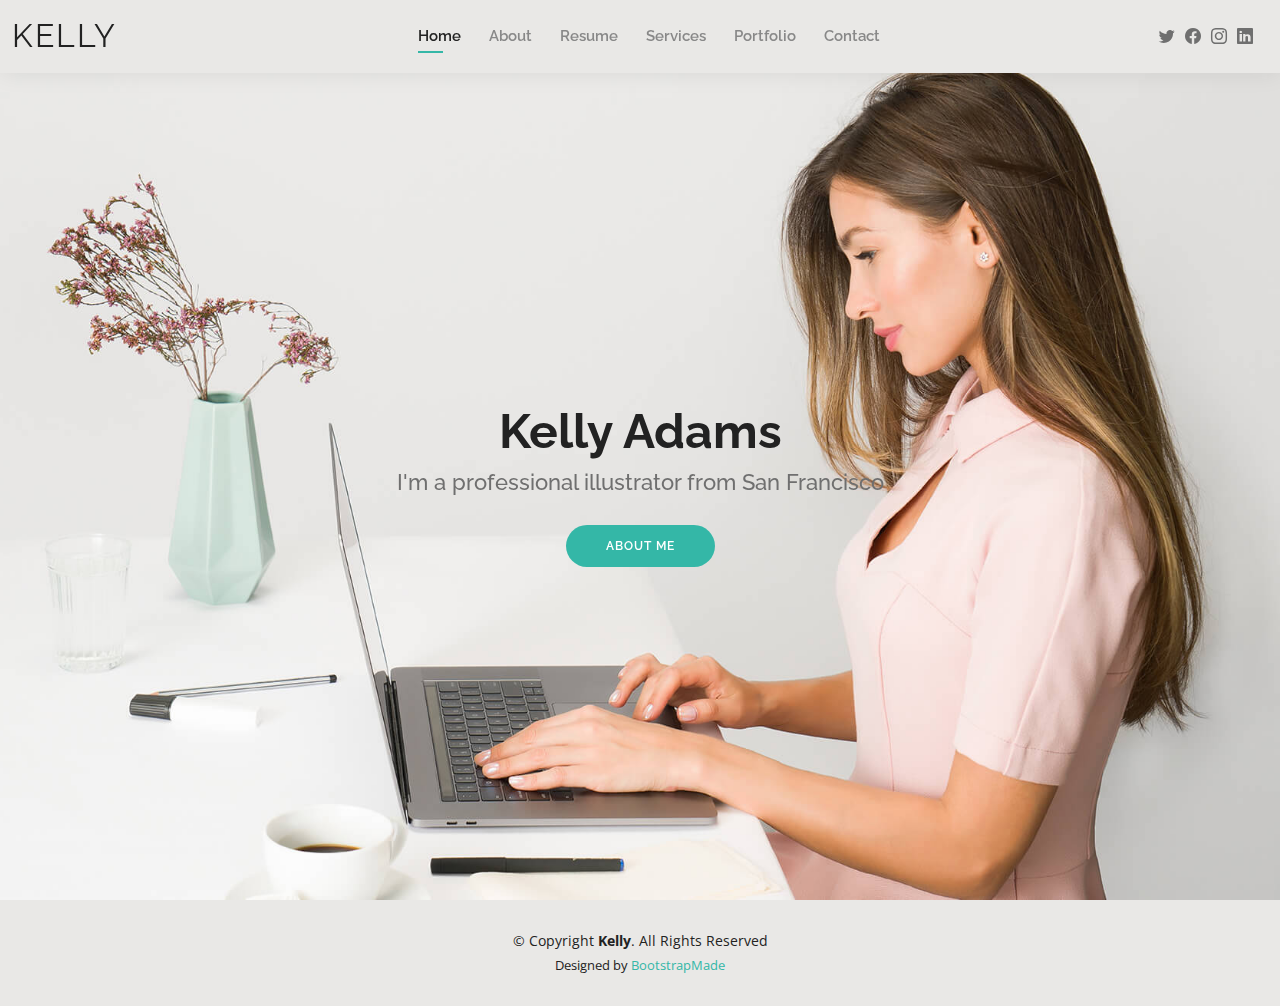
==== index.html @ 373cc6f1 "initial commit" ====
<!DOCTYPE html>
<html lang="en">

<head>
  <meta charset="utf-8">
  <meta content="width=device-width, initial-scale=1.0" name="viewport">

  <title>Kelly Bootstrap Template - Index</title>
  <meta content="" name="description">
  <meta content="" name="keywords">

  <!-- Favicons -->
  <link href="assets/img/favicon.png" rel="icon">
  <link href="assets/img/apple-touch-icon.png" rel="apple-touch-icon">

  <!-- Google Fonts -->
  <link href="https://fonts.googleapis.com/css?family=Open+Sans:300,300i,400,400i,600,600i,700,700i|Raleway:300,300i,400,400i,500,500i,600,600i,700,700i|Poppins:300,300i,400,400i,500,500i,600,600i,700,700i" rel="stylesheet">

  <!-- Vendor CSS Files -->
  <link href="assets/vendor/aos/aos.css" rel="stylesheet">
  <link href="assets/vendor/bootstrap/css/bootstrap.min.css" rel="stylesheet">
  <link href="assets/vendor/bootstrap-icons/bootstrap-icons.css" rel="stylesheet">
  <link href="assets/vendor/boxicons/css/boxicons.min.css" rel="stylesheet">
  <link href="assets/vendor/glightbox/css/glightbox.min.css" rel="stylesheet">
  <link href="assets/vendor/swiper/swiper-bundle.min.css" rel="stylesheet">

  <!-- Template Main CSS File -->
  <link href="assets/css/style.css" rel="stylesheet">

  <!-- =======================================================
  * Template Name: Kelly
  * Updated: May 30 2023 with Bootstrap v5.3.0
  * Template URL: https://bootstrapmade.com/kelly-free-bootstrap-cv-resume-html-template/
  * Author: BootstrapMade.com
  * License: https://bootstrapmade.com/license/
  ======================================================== -->
</head>

<body>

  <!-- ======= Header ======= -->
  <header id="header" class="fixed-top">
    <div class="container-fluid d-flex justify-content-between align-items-center">

      <h1 class="logo me-auto me-lg-0"><a href="index.html">Kelly</a></h1>
      <!-- Uncomment below if you prefer to use an image logo -->
      <!-- <a href="index.html" class="logo"><img src="assets/img/logo.png" alt="" class="img-fluid"></a>-->

      <nav id="navbar" class="navbar order-last order-lg-0">
        <ul>
          <li><a class="active" href="index.html">Home</a></li>
          <li><a href="about.html">About</a></li>
          <li><a href="resume.html">Resume</a></li>
          <li><a href="services.html">Services</a></li>
          <li><a href="portfolio.html">Portfolio</a></li>
          <li><a href="contact.html">Contact</a></li>
        </ul>
        <i class="bi bi-list mobile-nav-toggle"></i>
      </nav><!-- .navbar -->

      <div class="header-social-links">
        <a href="#" class="twitter"><i class="bi bi-twitter"></i></a>
        <a href="#" class="facebook"><i class="bi bi-facebook"></i></a>
        <a href="#" class="instagram"><i class="bi bi-instagram"></i></a>
        <a href="#" class="linkedin"><i class="bi bi-linkedin"></i></i></a>
      </div>

    </div>

  </header><!-- End Header -->

  <!-- ======= Hero Section ======= -->
  <section id="hero" class="d-flex align-items-center">
    <div class="container d-flex flex-column align-items-center" data-aos="zoom-in" data-aos-delay="100">
      <h1>Kelly Adams</h1>
      <h2>I'm a professional illustrator from San Francisco</h2>
      <a href="about.html" class="btn-about">About Me</a>
    </div>
  </section><!-- End Hero -->

  <!-- ======= Footer ======= -->
  <footer id="footer">
    <div class="container">
      <div class="copyright">
        &copy; Copyright <strong><span>Kelly</span></strong>. All Rights Reserved
      </div>
      <div class="credits">
        <!-- All the links in the footer should remain intact. -->
        <!-- You can delete the links only if you purchased the pro version. -->
        <!-- Licensing information: https://bootstrapmade.com/license/ -->
        <!-- Purchase the pro version with working PHP/AJAX contact form: https://bootstrapmade.com/kelly-free-bootstrap-cv-resume-html-template/ -->
        Designed by <a href="https://bootstrapmade.com/">BootstrapMade</a>
      </div>
    </div>
  </footer><!-- End  Footer -->

  <div id="preloader"></div>
  <a href="#" class="back-to-top d-flex align-items-center justify-content-center"><i class="bi bi-arrow-up-short"></i></a>

  <!-- Vendor JS Files -->
  <script src="assets/vendor/purecounter/purecounter_vanilla.js"></script>
  <script src="assets/vendor/aos/aos.js"></script>
  <script src="assets/vendor/bootstrap/js/bootstrap.bundle.min.js"></script>
  <script src="assets/vendor/glightbox/js/glightbox.min.js"></script>
  <script src="assets/vendor/isotope-layout/isotope.pkgd.min.js"></script>
  <script src="assets/vendor/swiper/swiper-bundle.min.js"></script>
  <script src="assets/vendor/waypoints/noframework.waypoints.js"></script>
  <script src="assets/vendor/php-email-form/validate.js"></script>

  <!-- Template Main JS File -->
  <script src="assets/js/main.js"></script>

</body>

</html>
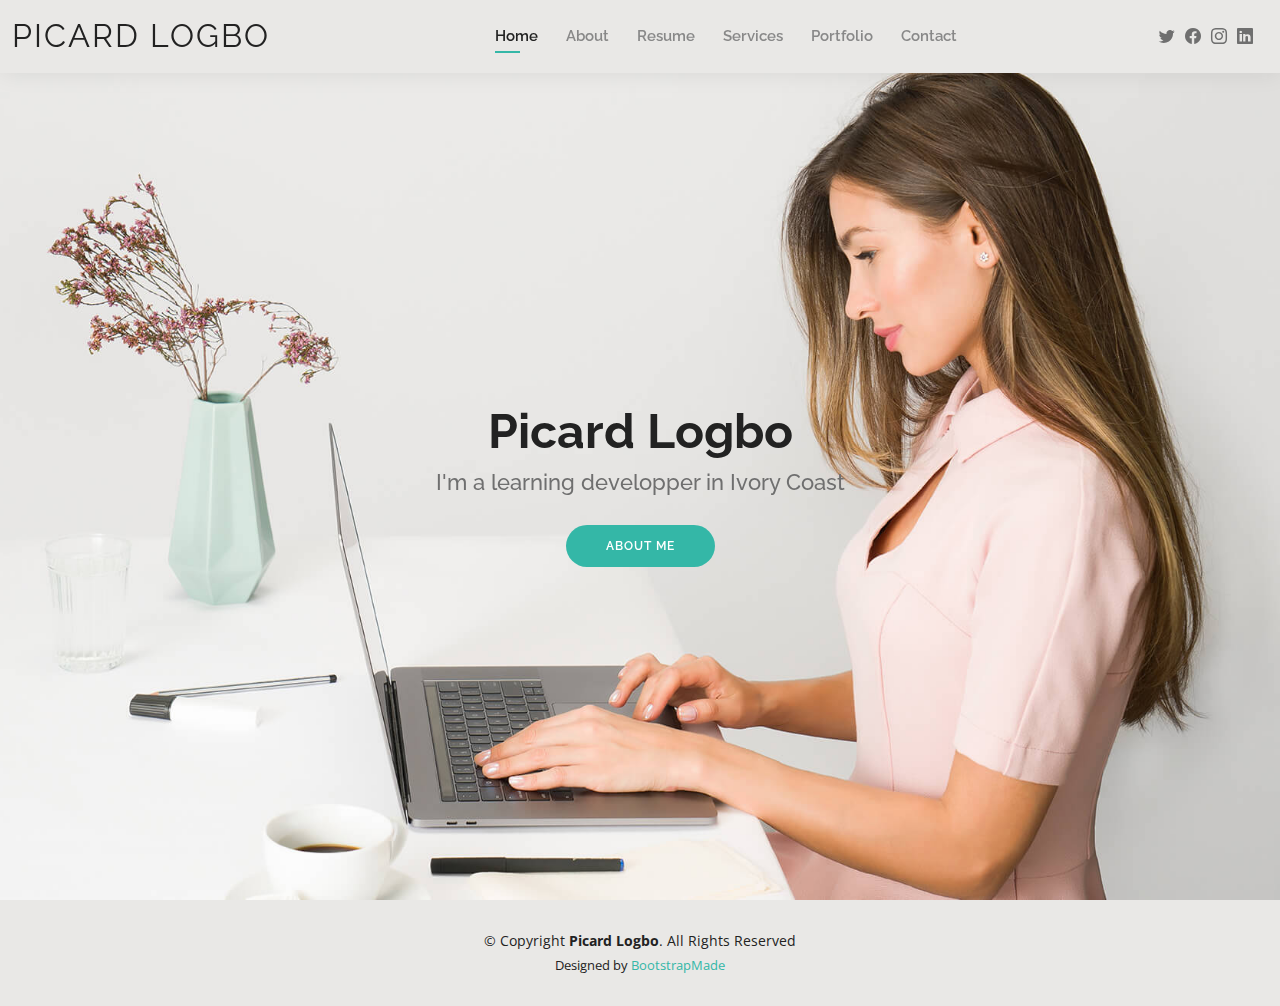
==== commit 7c598019: "2e commit" ====
--- a/index.html
+++ b/index.html
@@ -5,7 +5,7 @@
   <meta charset="utf-8">
   <meta content="width=device-width, initial-scale=1.0" name="viewport">
 
-  <title>Kelly Bootstrap Template - Index</title>
+  <title>Picard Logbo</title>
   <meta content="" name="description">
   <meta content="" name="keywords">
 
@@ -42,7 +42,7 @@
   <header id="header" class="fixed-top">
     <div class="container-fluid d-flex justify-content-between align-items-center">
 
-      <h1 class="logo me-auto me-lg-0"><a href="index.html">Kelly</a></h1>
+      <h1 class="logo me-auto me-lg-0"><a href="index.html">Picard Logbo</a></h1>
       <!-- Uncomment below if you prefer to use an image logo -->
       <!-- <a href="index.html" class="logo"><img src="assets/img/logo.png" alt="" class="img-fluid"></a>-->
 
@@ -72,8 +72,8 @@
   <!-- ======= Hero Section ======= -->
   <section id="hero" class="d-flex align-items-center">
     <div class="container d-flex flex-column align-items-center" data-aos="zoom-in" data-aos-delay="100">
-      <h1>Kelly Adams</h1>
-      <h2>I'm a professional illustrator from San Francisco</h2>
+      <h1>Picard Logbo</h1>
+      <h2>I'm a learning developper in Ivory Coast</h2>
       <a href="about.html" class="btn-about">About Me</a>
     </div>
   </section><!-- End Hero -->
@@ -82,7 +82,7 @@
   <footer id="footer">
     <div class="container">
       <div class="copyright">
-        &copy; Copyright <strong><span>Kelly</span></strong>. All Rights Reserved
+        &copy; Copyright <strong><span>Picard Logbo</span></strong>. All Rights Reserved
       </div>
       <div class="credits">
         <!-- All the links in the footer should remain intact. -->
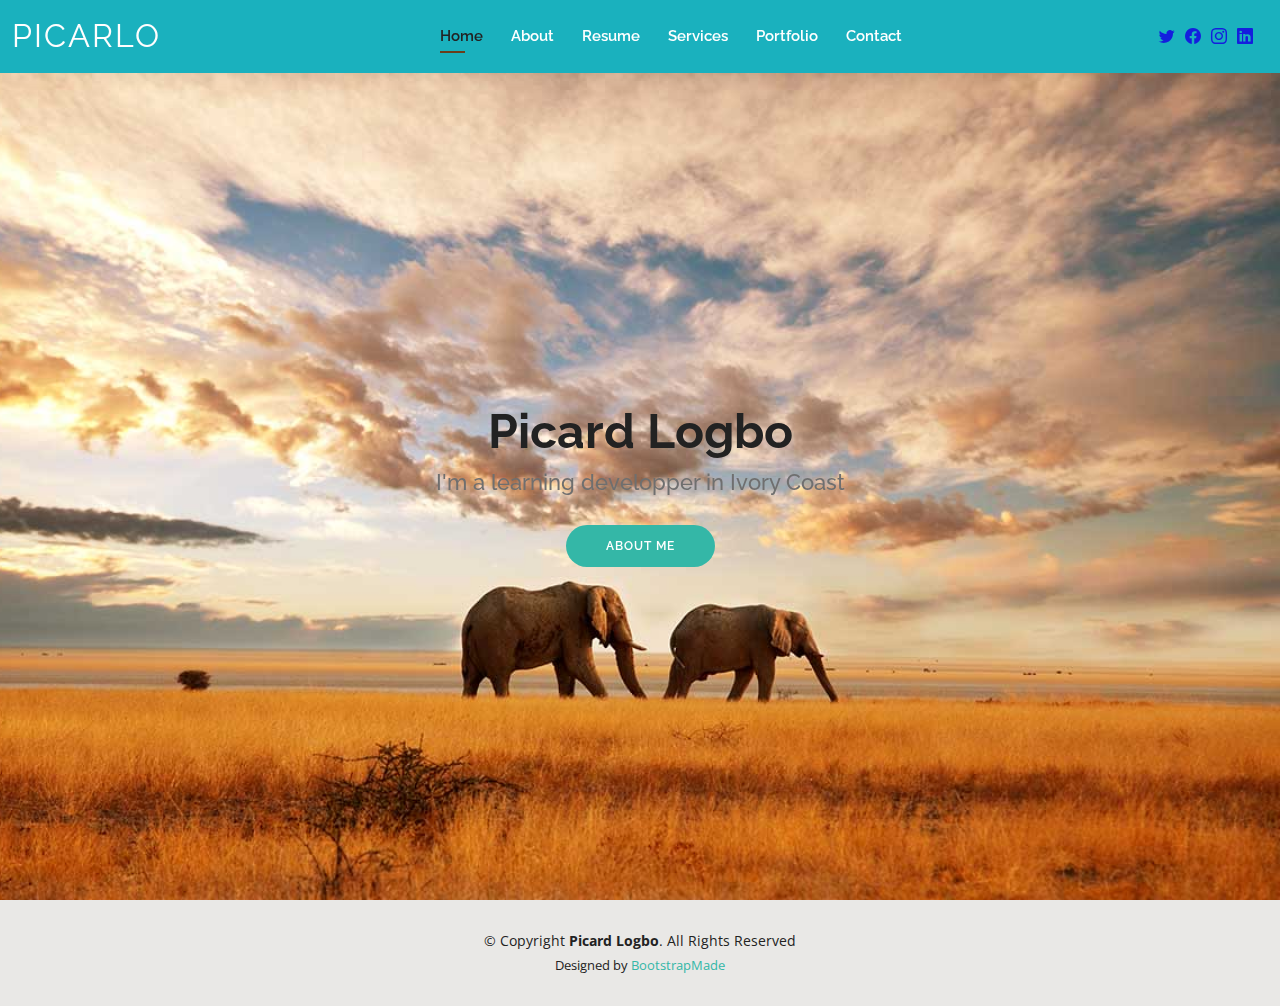
==== commit ebd821a4: "second commit" ====
--- a/index.html
+++ b/index.html
@@ -42,7 +42,7 @@
   <header id="header" class="fixed-top">
     <div class="container-fluid d-flex justify-content-between align-items-center">
 
-      <h1 class="logo me-auto me-lg-0"><a href="index.html">Picard Logbo</a></h1>
+      <h1 class="logo me-auto fw-2 me-lg-0"><a href="index.html">Picarlo</a></h1>
       <!-- Uncomment below if you prefer to use an image logo -->
       <!-- <a href="index.html" class="logo"><img src="assets/img/logo.png" alt="" class="img-fluid"></a>-->
 
@@ -59,9 +59,9 @@
       </nav><!-- .navbar -->
 
       <div class="header-social-links">
-        <a href="#" class="twitter"><i class="bi bi-twitter"></i></a>
-        <a href="#" class="facebook"><i class="bi bi-facebook"></i></a>
-        <a href="#" class="instagram"><i class="bi bi-instagram"></i></a>
+        <a href="https://twitter.com/home" class="twitter"><i class="bi bi-twitter"></i></a>
+        <a href="https://www.facebook.com/" class="facebook"><i class="bi bi-facebook"></i></a>
+        <a href="https://www.instagram.com/" class="instagram"><i class="bi bi-instagram"></i></a>
         <a href="#" class="linkedin"><i class="bi bi-linkedin"></i></i></a>
       </div>
 
--- a/assets/css/style.css
+++ b/assets/css/style.css
@@ -117,7 +117,7 @@
 # Header
 --------------------------------------------------------------*/
 #header {
-  background: #e9e8e6;
+  background: #1ab1be;
   box-shadow: 0px 0px 25px 0 rgba(0, 0, 0, 0.08);
   z-index: 997;
   padding: 15px 0;
@@ -134,7 +134,7 @@
 }
 
 #header .logo a {
-  color: #222222;
+  color: #fffefe;
 }
 
 #header .logo img {
@@ -155,7 +155,7 @@
 }
 
 .header-social-links a {
-  color: #6f6f6f;
+  color: #141ede;
   padding-left: 6px;
   display: inline-block;
   line-height: 0px;
@@ -198,7 +198,7 @@
   font-family: "Raleway", sans-serif;
   font-size: 15px;
   font-weight: 600;
-  color: #888888;
+  color: #fff;
   white-space: nowrap;
   transition: 0.3s;
   position: relative;
@@ -218,7 +218,7 @@
   height: 2px;
   bottom: -5px;
   left: 0;
-  background-color: #34b7a7;
+  background-color: #6a3e1b;
   visibility: hidden;
   width: 0px;
   transition: all 0.3s ease-in-out 0s;
@@ -421,7 +421,7 @@
 #hero {
   width: 100%;
   height: 100vh;
-  background: url("../img/hero-bg.jpg") top right;
+  background: url("../img/photo.jpg") top right;
   background-size: cover;
 }
 
